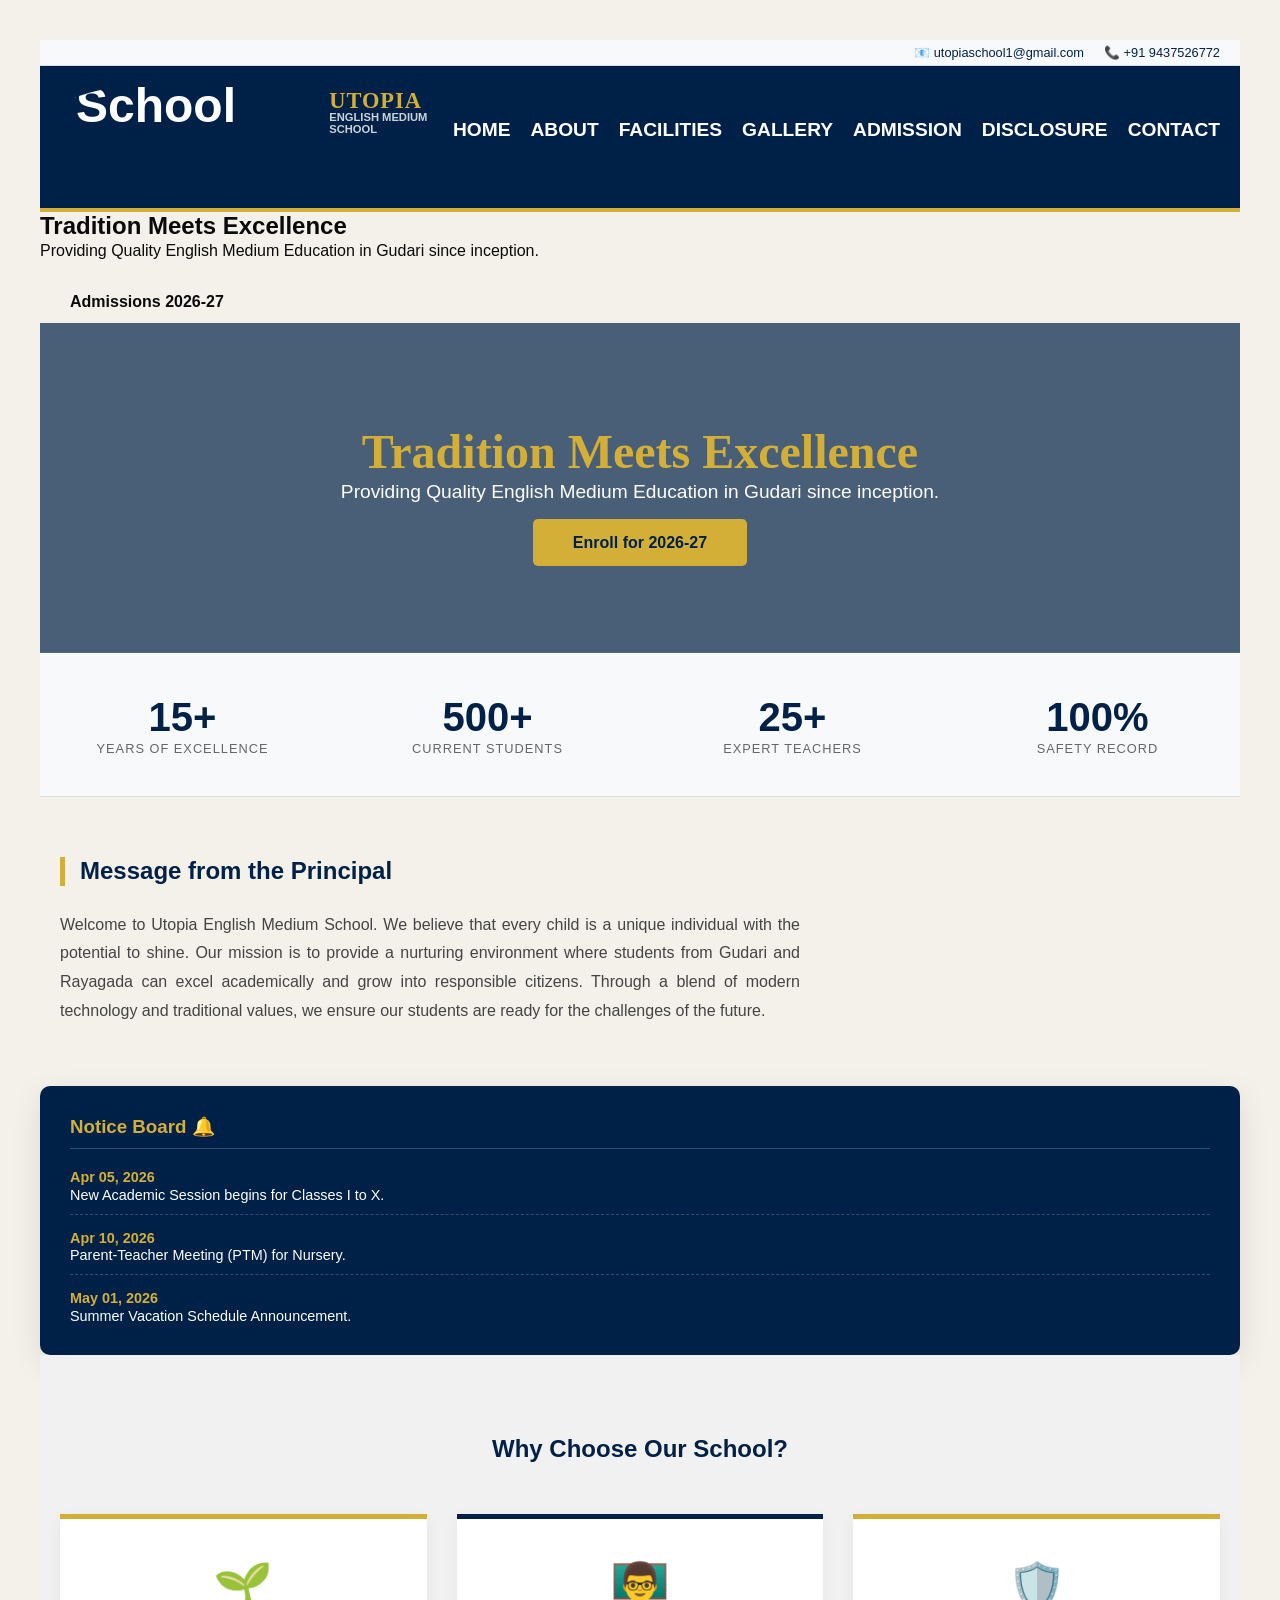
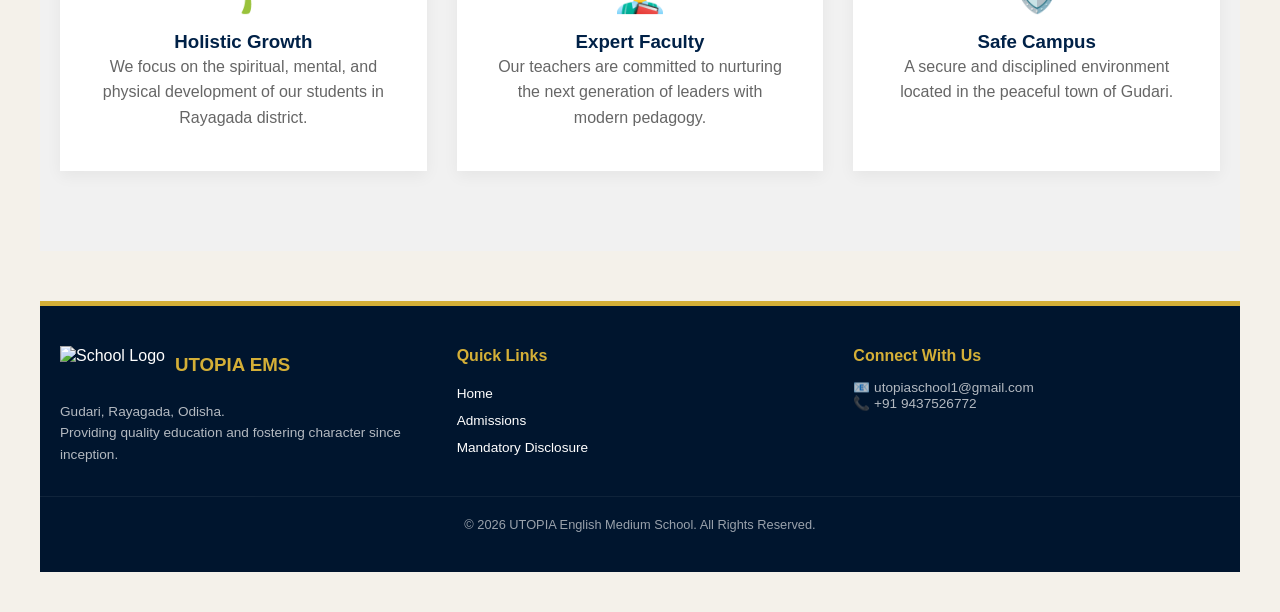
==== index.html @ 46cbcb5a "first commit" ====
<!DOCTYPE html>
<html lang="en">

<head>
    <meta charset="UTF-8">
    <title>UTOPIA | Home</title>
    <link rel="stylesheet" href="style.css">
    <link href="https://fonts.googleapis.com/css2?family=Poppins:wght@400;600&display=swap" rel="stylesheet">
</head>

<body>
    <div id="header"></div>

    <section class="hero-rk">
        <div class="hero-content">
            <h2>Tradition Meets Excellence</h2>
            <p>Providing Quality English Medium Education in Gudari since inception.</p>
            <br>
            <a href="admission.html"
                style="background: var(--gold); color: var(--navy); padding: 12px 30px; text-decoration: none; font-weight: bold; display: inline-block;">Admissions
                2026-27</a>
        </div>
    </section>

    <section class="hero-rk"
        style="background: linear-gradient(rgba(0, 33, 71, 0.7), rgba(0, 33, 71, 0.7)), url('images/school-building.jpg'); background-size: cover; background-position: center; color: white; padding: 100px 20px; text-align: center;">
        <div class="hero-content">
            <h2 style="font-size: 3rem; font-family: serif; color: #D4AF37;">Tradition Meets Excellence</h2>
            <p style="font-size: 1.2rem; margin-bottom: 30px;">Providing Quality English Medium Education in Gudari
                since inception.</p>
            <a href="admission.html"
                style="background: #D4AF37; color: #002147; padding: 15px 40px; text-decoration: none; font-weight: bold; border-radius: 5px; transition: 0.3s;">Enroll
                for 2026-27</a>
        </div>
    </section>

    <div style="background: #f8f9fa; padding: 40px 0; border-bottom: 1px solid #ddd;">
        <div
            style="max-width: 1200px; margin: 0 auto; display: grid; grid-template-columns: repeat(auto-fit, minmax(200px, 1fr)); text-align: center; gap: 20px;">
            <div>
                <h3 style="font-size: 2.5rem; color: #002147; margin: 0;">15+</h3>
                <p style="color: #666; text-transform: uppercase; font-size: 0.8rem; letter-spacing: 1px;">Years of
                    Excellence</p>
            </div>
            <div>
                <h3 style="font-size: 2.5rem; color: #002147; margin: 0;">500+</h3>
                <p style="color: #666; text-transform: uppercase; font-size: 0.8rem; letter-spacing: 1px;">Current
                    Students</p>
            </div>
            <div>
                <h3 style="font-size: 2.5rem; color: #002147; margin: 0;">25+</h3>
                <p style="color: #666; text-transform: uppercase; font-size: 0.8rem; letter-spacing: 1px;">Expert
                    Teachers</p>
            </div>
            <div>
                <h3 style="font-size: 2.5rem; color: #002147; margin: 0;">100%</h3>
                <p style="color: #666; text-transform: uppercase; font-size: 0.8rem; letter-spacing: 1px;">Safety Record
                </p>
            </div>
        </div>
    </div>

    <div
        style="max-width: 1200px; margin: 60px auto; padding: 0 20px; display: grid; grid-template-columns: 2fr 1fr; gap: 50px;">

        <div>
            <h2 style="color: #002147; border-left: 5px solid #D4AF37; padding-left: 15px; margin-bottom: 25px;">Message
                from the Principal</h2>
            <div style="display: flex; gap: 20px; align-items: flex-start;">
                <!-- <div style="flex-shrink: 0; width: 150px; height: 180px; background: #eee; border: 2px solid #D4AF37;"> -->
                <!-- <p style="text-align: center; padding-top: 60px; font-size: 0.7rem; color: #999;">Principal Photo</p> -->
            </div>
            <p style="line-height: 1.8; color: #444; text-align: justify;">
                Welcome to Utopia English Medium School. We believe that every child is a unique individual with the
                potential to shine. Our mission is to provide a nurturing environment where students from Gudari and
                Rayagada can excel academically and grow into responsible citizens. Through a blend of modern technology
                and traditional values, we ensure our students are ready for the challenges of the future.
            </p>
        </div>
    </div>

    <div
        style="background: #002147; color: white; padding: 30px; border-radius: 10px; box-shadow: 0 10px 30px rgba(0,0,0,0.1);">
        <h3
            style="color: #D4AF37; margin-bottom: 20px; border-bottom: 1px solid rgba(255,255,255,0.2); padding-bottom: 10px;">
            Notice Board 🔔</h3>
        <ul style="list-style: none; padding: 0; font-size: 0.9rem;">
            <li style="margin-bottom: 15px; border-bottom: 1px dashed rgba(255,255,255,0.2); padding-bottom: 10px;">
                <span style="display: block; font-weight: bold; color: #D4AF37;">Apr 05, 2026</span>
                New Academic Session begins for Classes I to X.
            </li>
            <li style="margin-bottom: 15px; border-bottom: 1px dashed rgba(255,255,255,0.2); padding-bottom: 10px;">
                <span style="display: block; font-weight: bold; color: #D4AF37;">Apr 10, 2026</span>
                Parent-Teacher Meeting (PTM) for Nursery.
            </li>
            <li>
                <span style="display: block; font-weight: bold; color: #D4AF37;">May 01, 2026</span>
                Summer Vacation Schedule Announcement.
            </li>
        </ul>
    </div>
    </div>

    <div style="background: #f1f1f1; padding: 80px 20px;">
        <div style="max-width: 1200px; margin: 0 auto;">
            <h2 style="text-align: center; color: #002147; margin-bottom: 50px;">Why Choose Our School?</h2>
            <div style="display: grid; grid-template-columns: repeat(auto-fit, minmax(300px, 1fr)); gap: 30px;">

                <div
                    style="background: white; padding: 40px; border-top: 5px solid #D4AF37; text-align: center; box-shadow: 0 5px 15px rgba(0,0,0,0.05);">
                    <div style="font-size: 3rem; margin-bottom: 15px;">🌱</div>
                    <h3 style="color: #002147;">Holistic Growth</h3>
                    <p style="color: #666; line-height: 1.6;">We focus on the spiritual, mental, and physical
                        development of our students in Rayagada district.</p>
                </div>

                <div
                    style="background: white; padding: 40px; border-top: 5px solid #002147; text-align: center; box-shadow: 0 5px 15px rgba(0,0,0,0.05);">
                    <div style="font-size: 3rem; margin-bottom: 15px;">👨‍🏫</div>
                    <h3 style="color: #002147;">Expert Faculty</h3>
                    <p style="color: #666; line-height: 1.6;">Our teachers are committed to nurturing the next
                        generation of leaders with modern pedagogy.</p>
                </div>

                <div
                    style="background: white; padding: 40px; border-top: 5px solid #D4AF37; text-align: center; box-shadow: 0 5px 15px rgba(0,0,0,0.05);">
                    <div style="font-size: 3rem; margin-bottom: 15px;">🛡️</div>
                    <h3 style="color: #002147;">Safe Campus</h3>
                    <p style="color: #666; line-height: 1.6;">A secure and disciplined environment located in the
                        peaceful town of Gudari.</p>
                </div>

            </div>
        </div>
    </div>
    <div id="footer"></div>

    <script src="script.js"></script>
</body>

</html>
---- style.css ----
:root {
    --paper: #f4f1ea;
    --ink: #0a0a0a;
    --accent: #d32f2f;
    --font-base: 'Helvetica Neue', Helvetica, Arial, sans-serif;
}

* { margin: 0; padding: 0; box-sizing: border-box; }

body { 
    background: var(--paper); 
    color: var(--ink); 
    font-family: var(--font-base);
    line-height: 1.2;
    padding: 40px;
}

/* --- ASYMMETRIC GRID SYSTEM --- */
.container { 
    max-width: 1400px; 
    margin: 0 auto; 
    display: grid;
    grid-template-columns: 200px 1fr;
    gap: 100px;
}

/* --- TYPOGRAPHY FIRST NAVIGATION --- */
.navbar {
    position: sticky;
    top: 40px;
    height: fit-content;
}

.logo { 
    font-size: 3rem; 
    font-weight: 900; 
    line-height: 1; 
    margin-bottom: 50px; 
}

.nav-links { list-style: none; }
.nav-links li { margin-bottom: 15px; }
.nav-links a { 
    text-decoration: none; 
    color: var(--ink); 
    font-weight: 700; 
    font-size: 1.2rem;
    text-transform: uppercase;
}

/* --- HERO: BOLD & RAW --- */
.hero-section { padding-top: 0; }
.hero-section h1 {
    font-size: 12vw;
    font-weight: 900;
    text-transform: uppercase;
    letter-spacing: -0.05em;
    margin-bottom: 20px;
}

/* --- GALLERY: RIGID GRID --- */
.gallery-grid {
    display: grid;
    grid-template-columns: repeat(2, 1fr);
    gap: 40px;
}

.gallery-item {
    aspect-ratio: 1/1;
    background: #e0ddd6;
    display: flex;
    align-items: flex-end;
    padding: 20px;
}

/* --- TABLES: INDUSTRIAL STYLE --- */
table {
    width: 100%;
    border-top: 4px solid var(--ink);
    border-bottom: 4px solid var(--ink);
    border-collapse: collapse;
}

th {
    text-align: left;
    padding: 20px 0;
    font-size: 0.8rem;
    text-transform: uppercase;
}

td {
    padding: 20px 0;
    border-top: 1px solid #ccc;
    font-weight: 600;
}

/* --- BUTTONS: RAW GEOMETRY --- */
.filter-btn {
    background: var(--ink);
    color: var(--paper);
    padding: 15px 30px;
    border: none;
    font-weight: 900;
    cursor: pointer;
    margin-right: 10px;
}

.filter-btn.active {
    background: var(--accent);
}

/* --- RESPONSIVE SHIFT --- */
@media (max-width: 900px) {
    .container { grid-template-columns: 1fr; }
    .hero-section h1 { font-size: 4rem; }
}
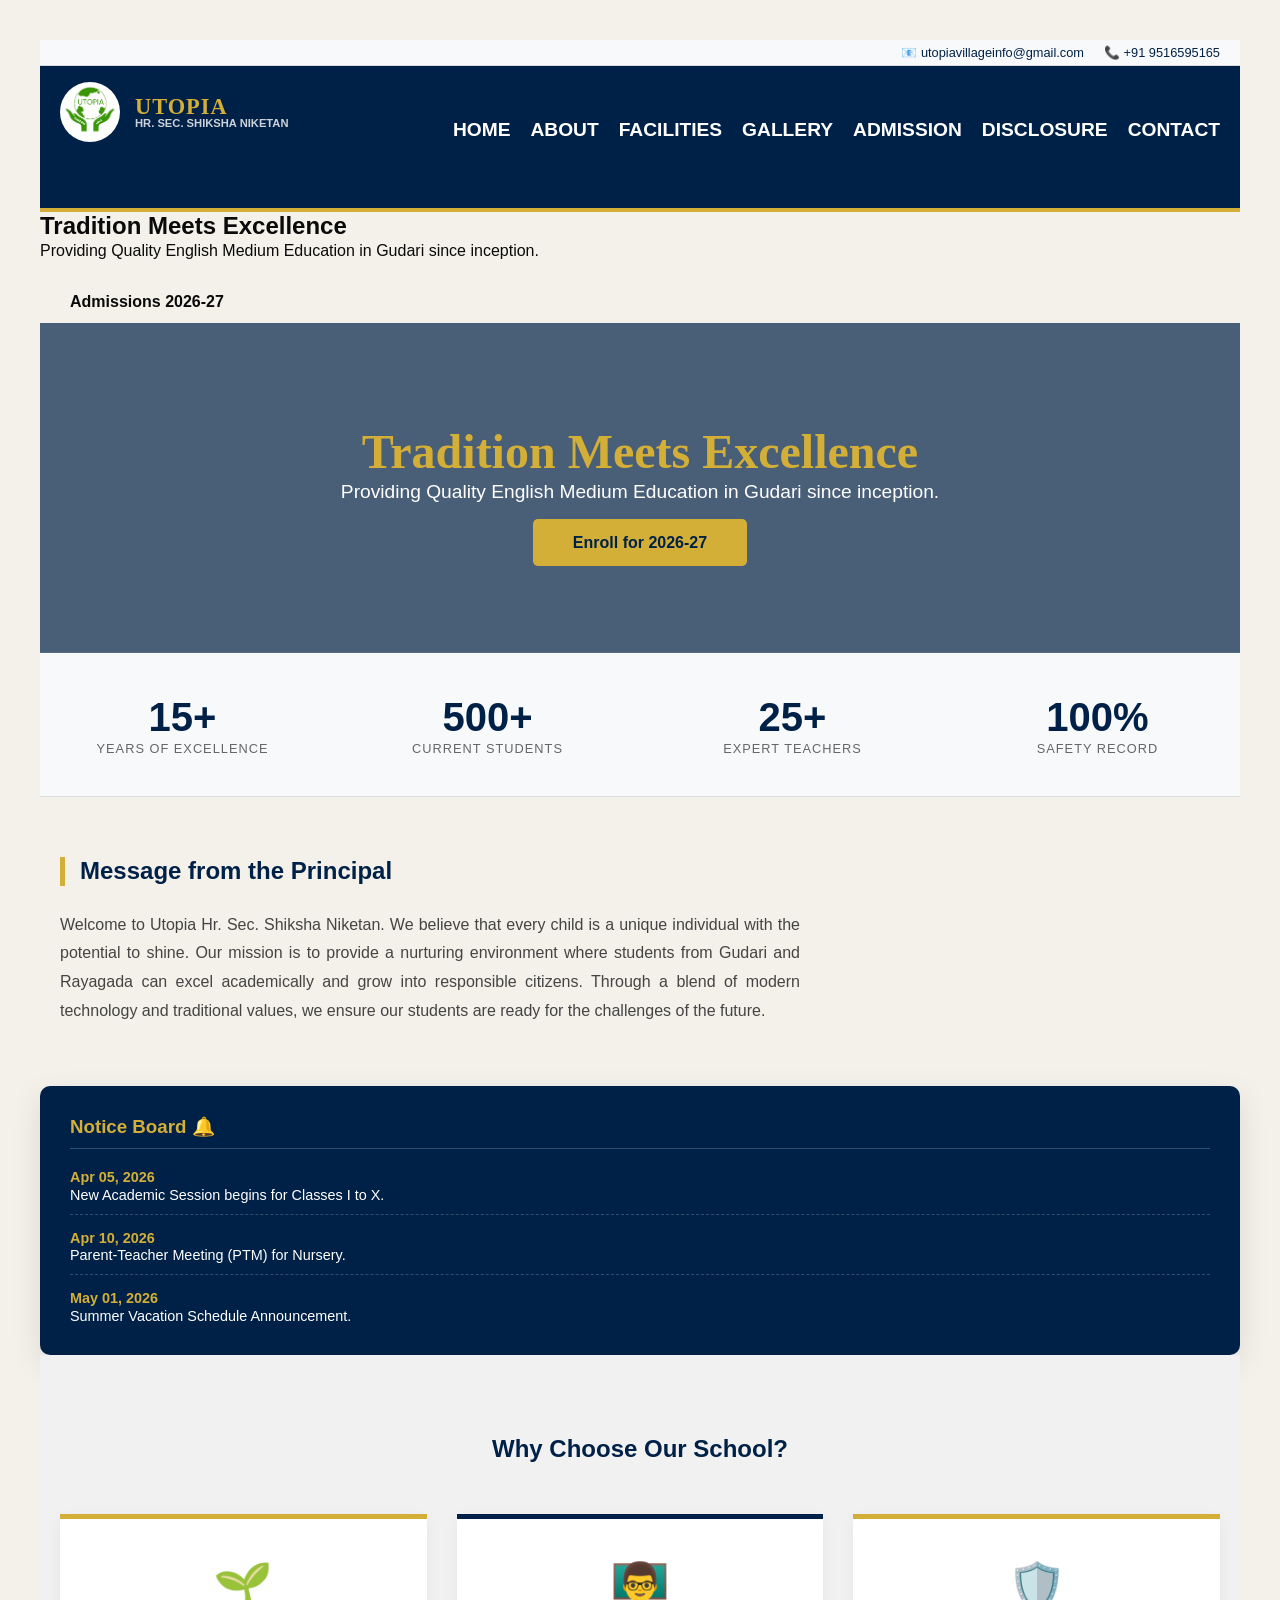
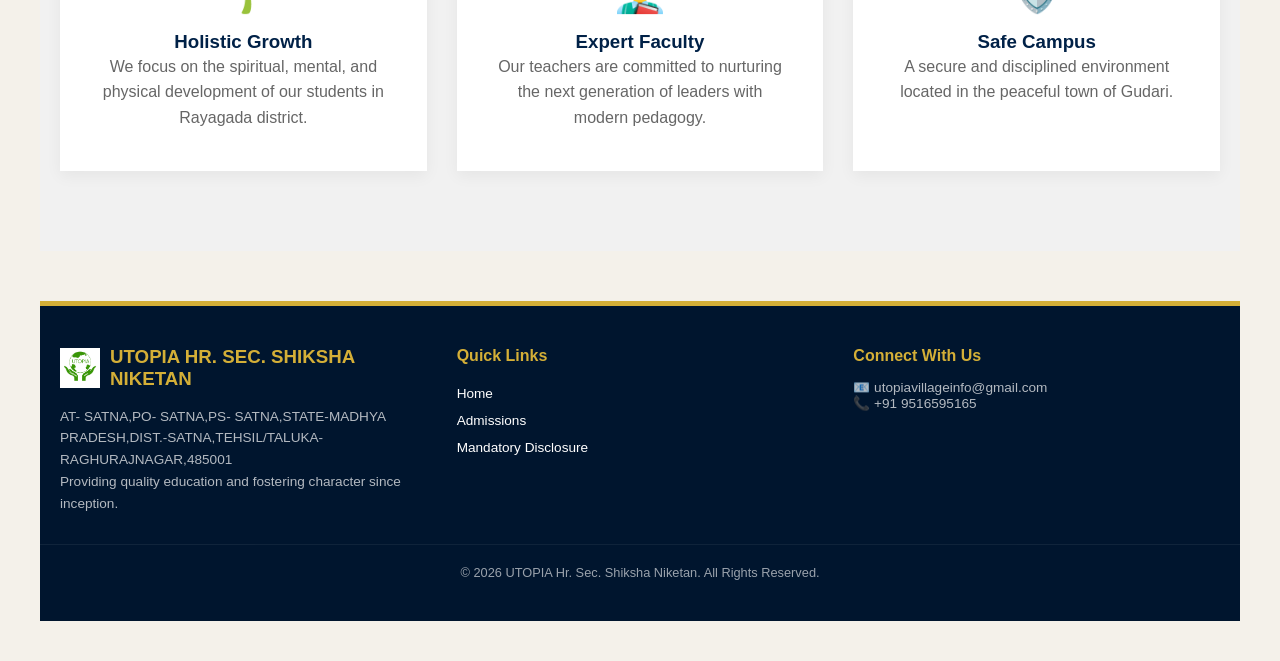
==== commit b3b9d9fd: "Update school name in index.html" ====
--- a/index.html
+++ b/index.html
@@ -3,7 +3,7 @@
 
 <head>
     <meta charset="UTF-8">
-    <title>UTOPIA | Home</title>
+    <title>UTOPIA HR. SEC. SHIKSHA NIKETAN | Home</title>
     <link rel="stylesheet" href="style.css">
     <link href="https://fonts.googleapis.com/css2?family=Poppins:wght@400;600&display=swap" rel="stylesheet">
 </head>
@@ -71,7 +71,7 @@
                 <!-- <p style="text-align: center; padding-top: 60px; font-size: 0.7rem; color: #999;">Principal Photo</p> -->
             </div>
             <p style="line-height: 1.8; color: #444; text-align: justify;">
-                Welcome to Utopia English Medium School. We believe that every child is a unique individual with the
+                Welcome to Utopia Hr. Sec. Shiksha Niketan. We believe that every child is a unique individual with the
                 potential to shine. Our mission is to provide a nurturing environment where students from Gudari and
                 Rayagada can excel academically and grow into responsible citizens. Through a blend of modern technology
                 and traditional values, we ensure our students are ready for the challenges of the future.
@@ -138,4 +138,4 @@
     <script src="script.js"></script>
 </body>
 
-</html>+</html>
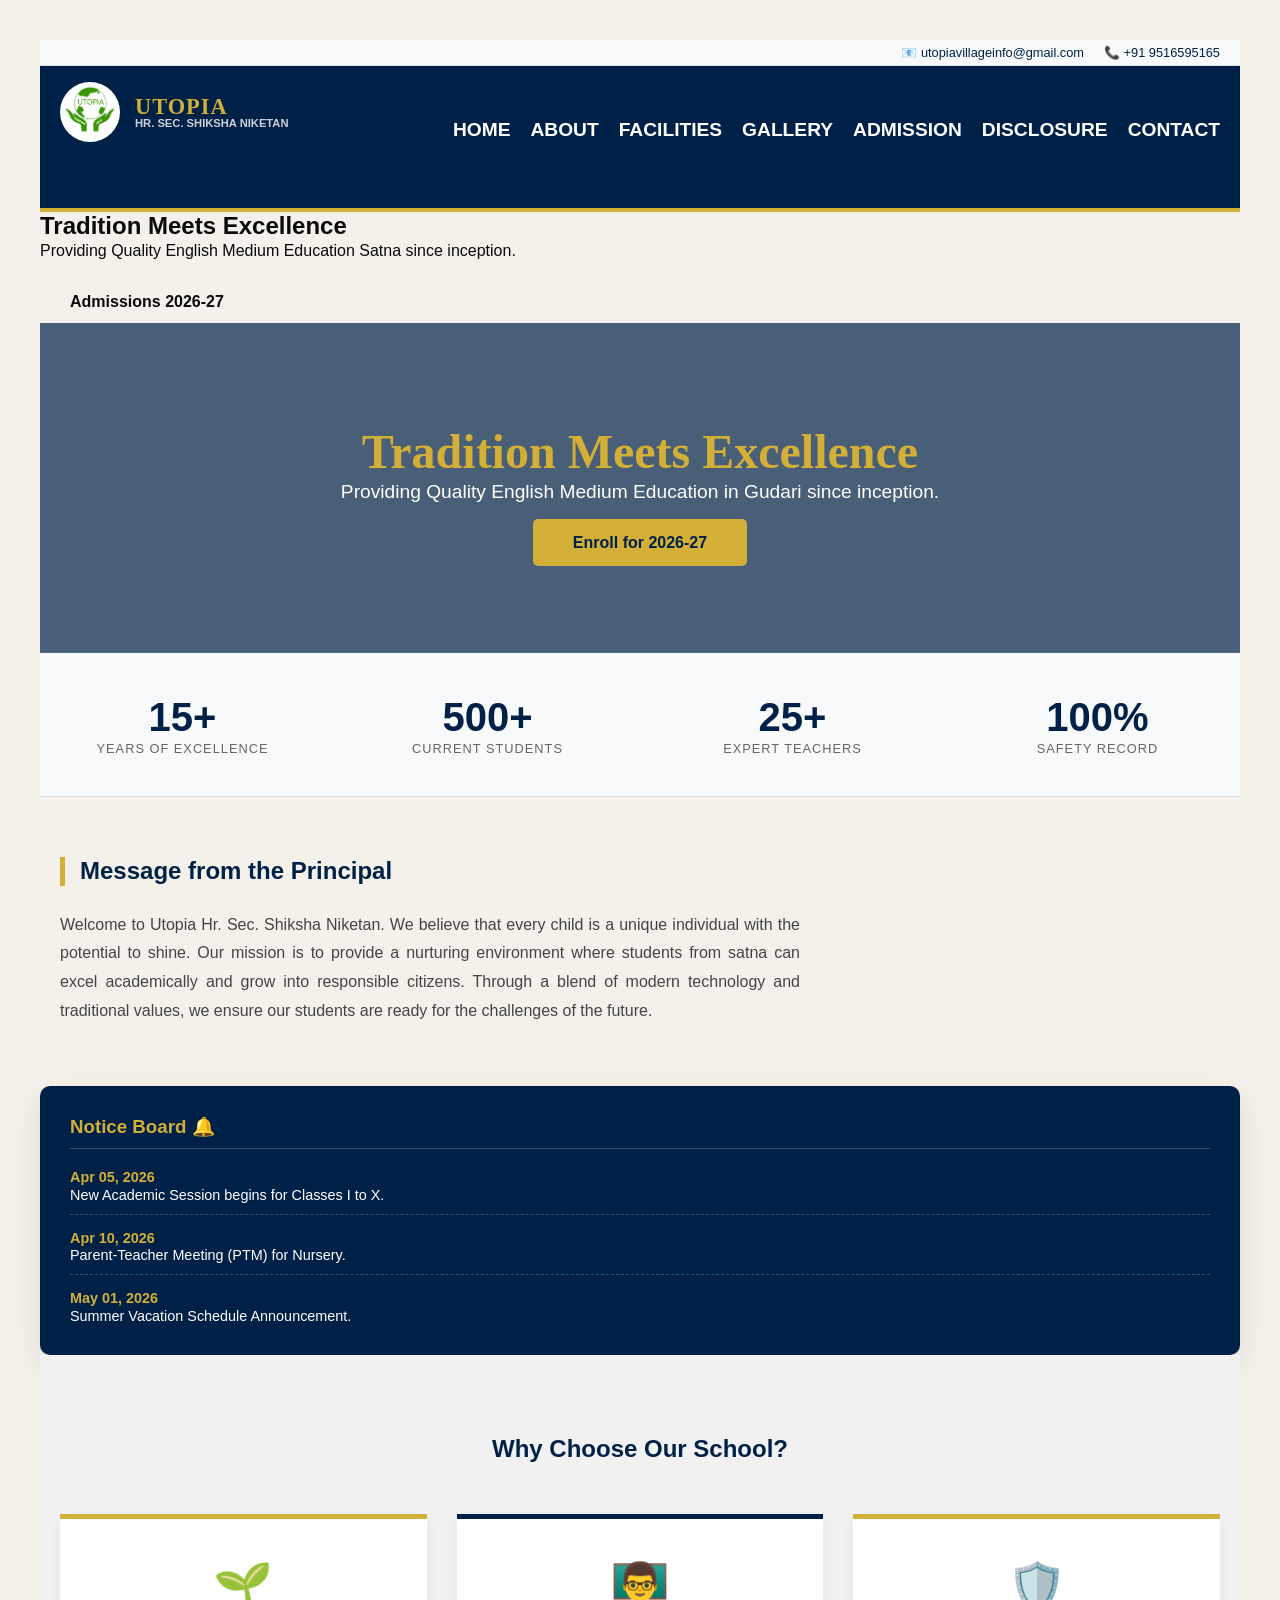
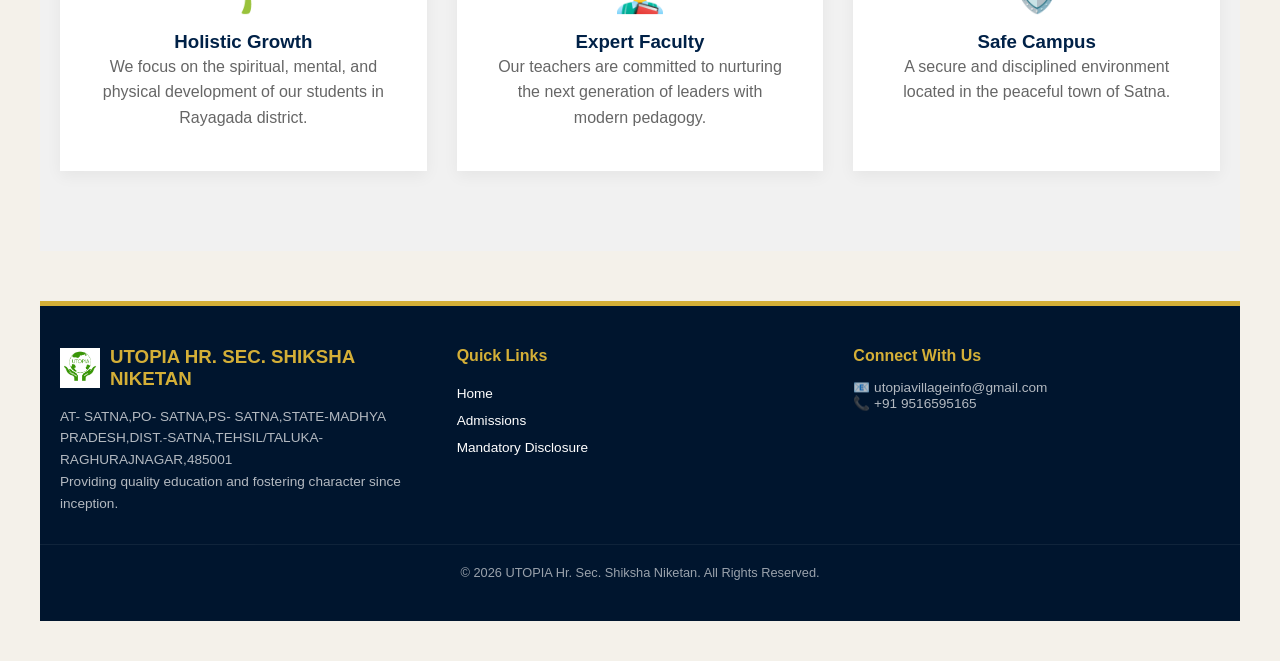
==== commit 84e182e6: "Update location references from Gudari to Satna" ====
--- a/index.html
+++ b/index.html
@@ -14,7 +14,7 @@
     <section class="hero-rk">
         <div class="hero-content">
             <h2>Tradition Meets Excellence</h2>
-            <p>Providing Quality English Medium Education in Gudari since inception.</p>
+            <p>Providing Quality English Medium Education Satna since inception.</p>
             <br>
             <a href="admission.html"
                 style="background: var(--gold); color: var(--navy); padding: 12px 30px; text-decoration: none; font-weight: bold; display: inline-block;">Admissions
@@ -72,8 +72,7 @@
             </div>
             <p style="line-height: 1.8; color: #444; text-align: justify;">
                 Welcome to Utopia Hr. Sec. Shiksha Niketan. We believe that every child is a unique individual with the
-                potential to shine. Our mission is to provide a nurturing environment where students from Gudari and
-                Rayagada can excel academically and grow into responsible citizens. Through a blend of modern technology
+                potential to shine. Our mission is to provide a nurturing environment where students from satna can excel academically and grow into responsible citizens. Through a blend of modern technology
                 and traditional values, we ensure our students are ready for the challenges of the future.
             </p>
         </div>
@@ -127,7 +126,7 @@
                     <div style="font-size: 3rem; margin-bottom: 15px;">🛡️</div>
                     <h3 style="color: #002147;">Safe Campus</h3>
                     <p style="color: #666; line-height: 1.6;">A secure and disciplined environment located in the
-                        peaceful town of Gudari.</p>
+                        peaceful town of Satna.</p>
                 </div>
 
             </div>
